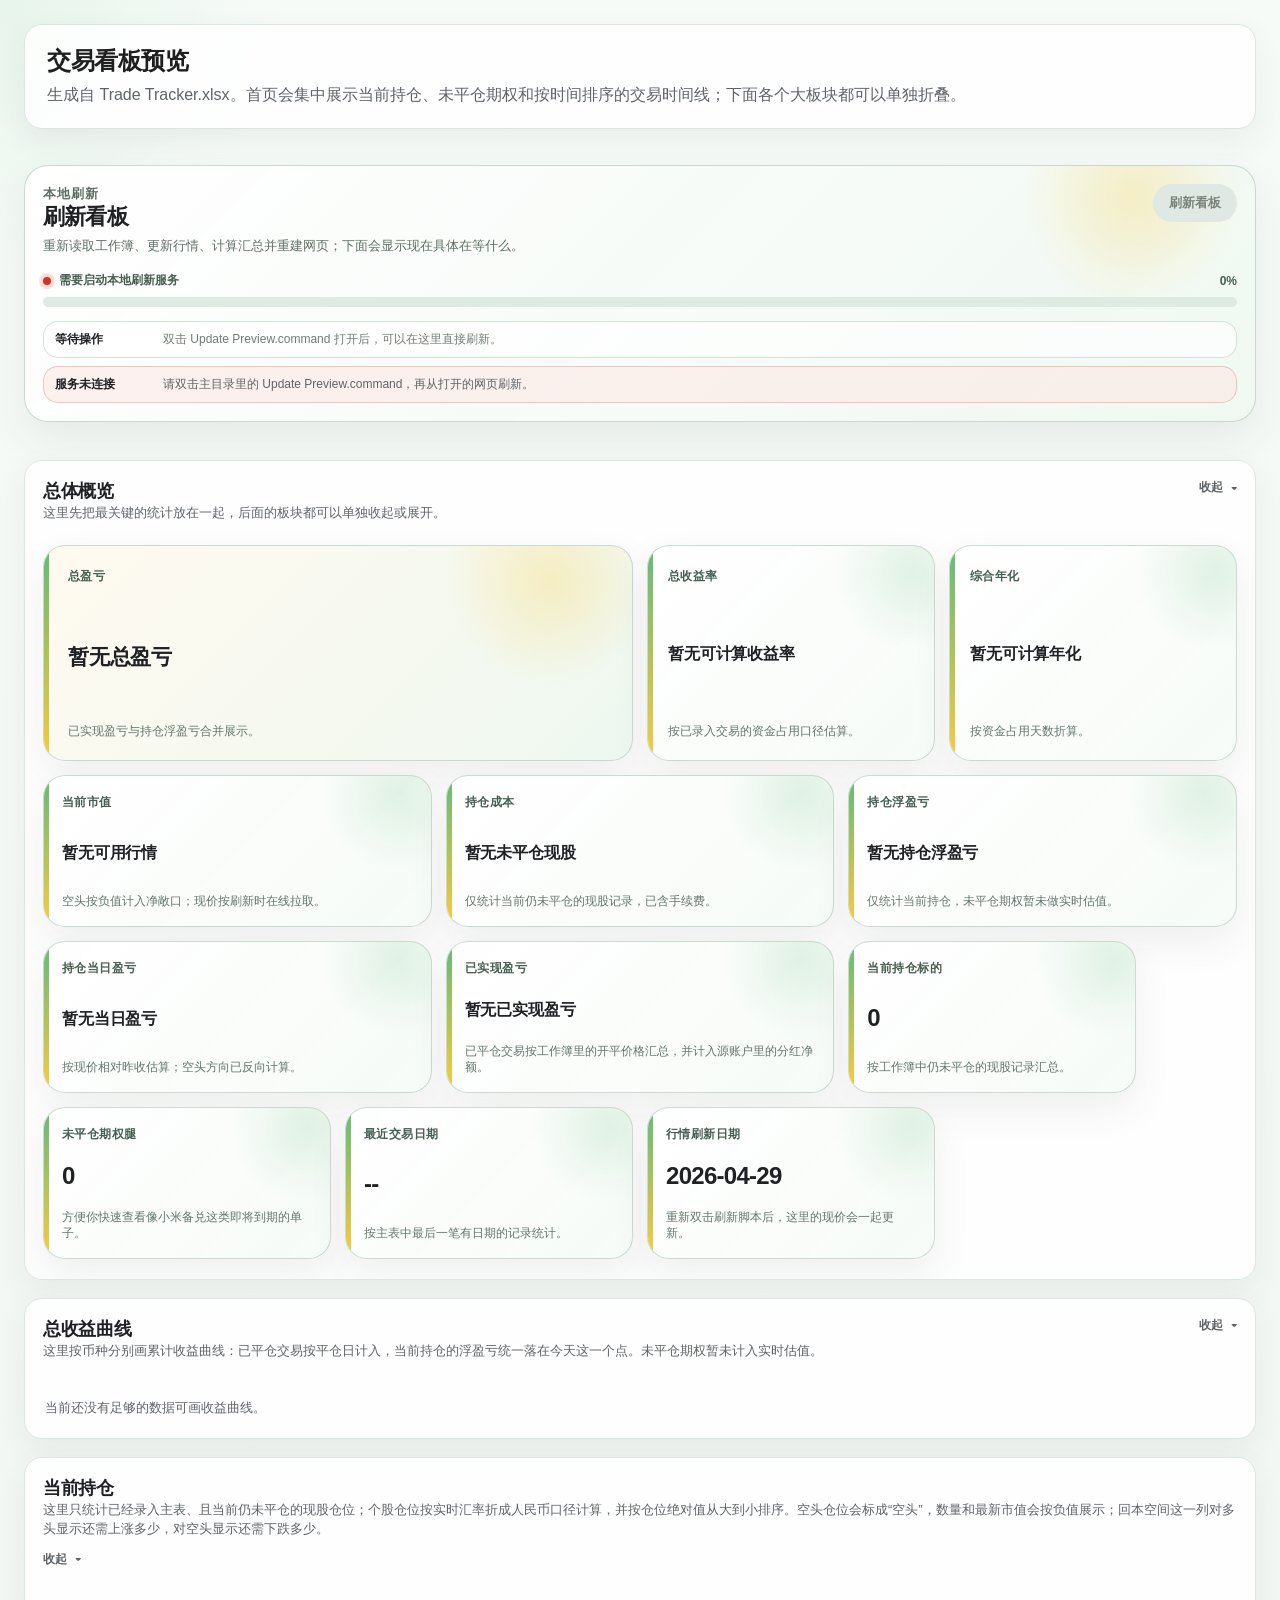
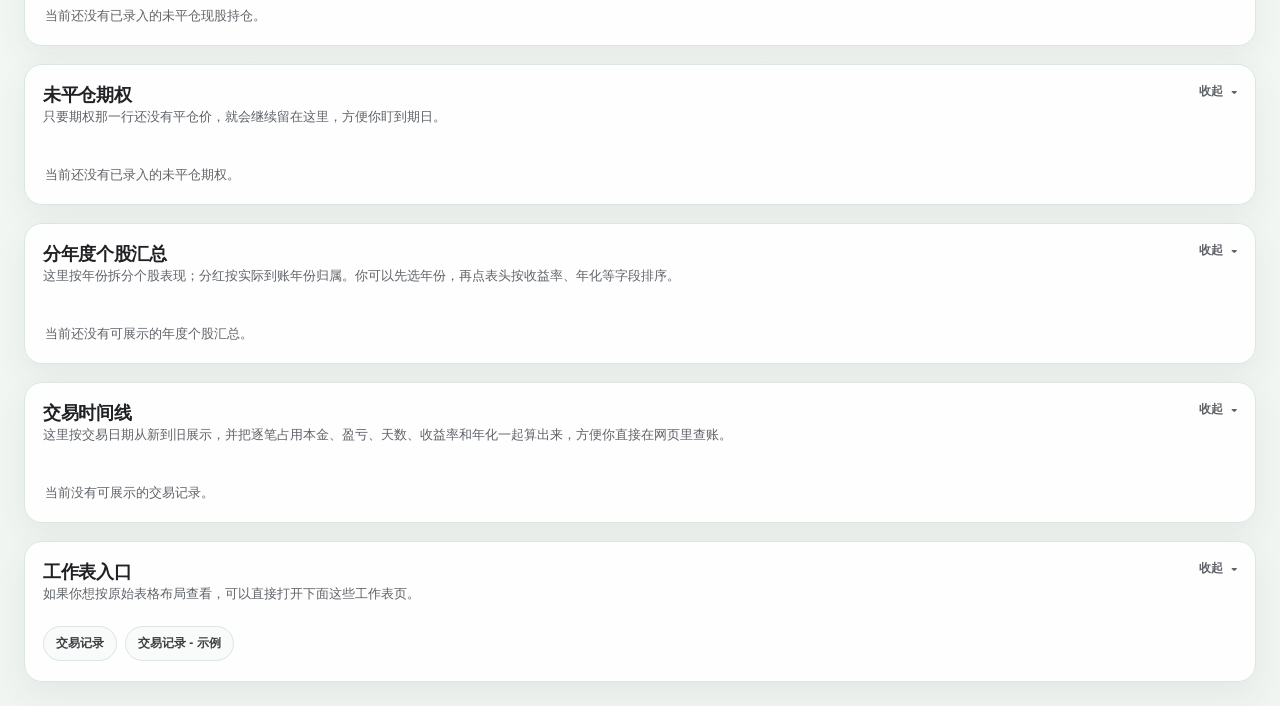
==== Trade Tracker.html @ dc56eae4 "Initial public trade tracker template" ====
<!doctype html>
<html lang="zh-CN">
<head>
<meta charset="utf-8">
<meta name="viewport" content="width=device-width, initial-scale=1">
<title>交易看板</title>
<meta http-equiv="refresh" content="0; url=.trade-tracker/preview/index.html">
<style>
body {
  margin: 0;
  min-height: 100vh;
  display: grid;
  place-items: center;
  background:
    radial-gradient(circle at top left, rgba(230, 244, 234, 0.92), transparent 280px),
    linear-gradient(180deg, #f7fbf8 0%, #f1f5f2 100%);
  color: #1f1f1f;
  font-family: "Google Sans", Arial, sans-serif;
}
.card {
  max-width: 560px;
  margin: 24px;
  padding: 24px 26px;
  border-radius: 22px;
  background: rgba(255, 255, 255, 0.9);
  border: 1px solid #dbe6de;
  box-shadow: 0 16px 40px rgba(60, 64, 67, 0.09);
}
h1 {
  margin: 0 0 8px;
  font-size: 24px;
  line-height: 1.15;
  letter-spacing: -0.03em;
}
p {
  margin: 0;
  color: #5f6368;
  line-height: 1.55;
}
a {
  color: #137333;
  font-weight: 600;
}
</style>
<script>
window.location.replace('.trade-tracker/preview/index.html');
</script>
</head>
<body>
<div class="card">
  <h1>交易看板</h1>
  <p>正在打开由 Trade Tracker.xlsx 生成的最新看板。如果没有自动跳转，请点 <a href=".trade-tracker/preview/index.html">这里</a>。</p>
</div>
</body>
</html>
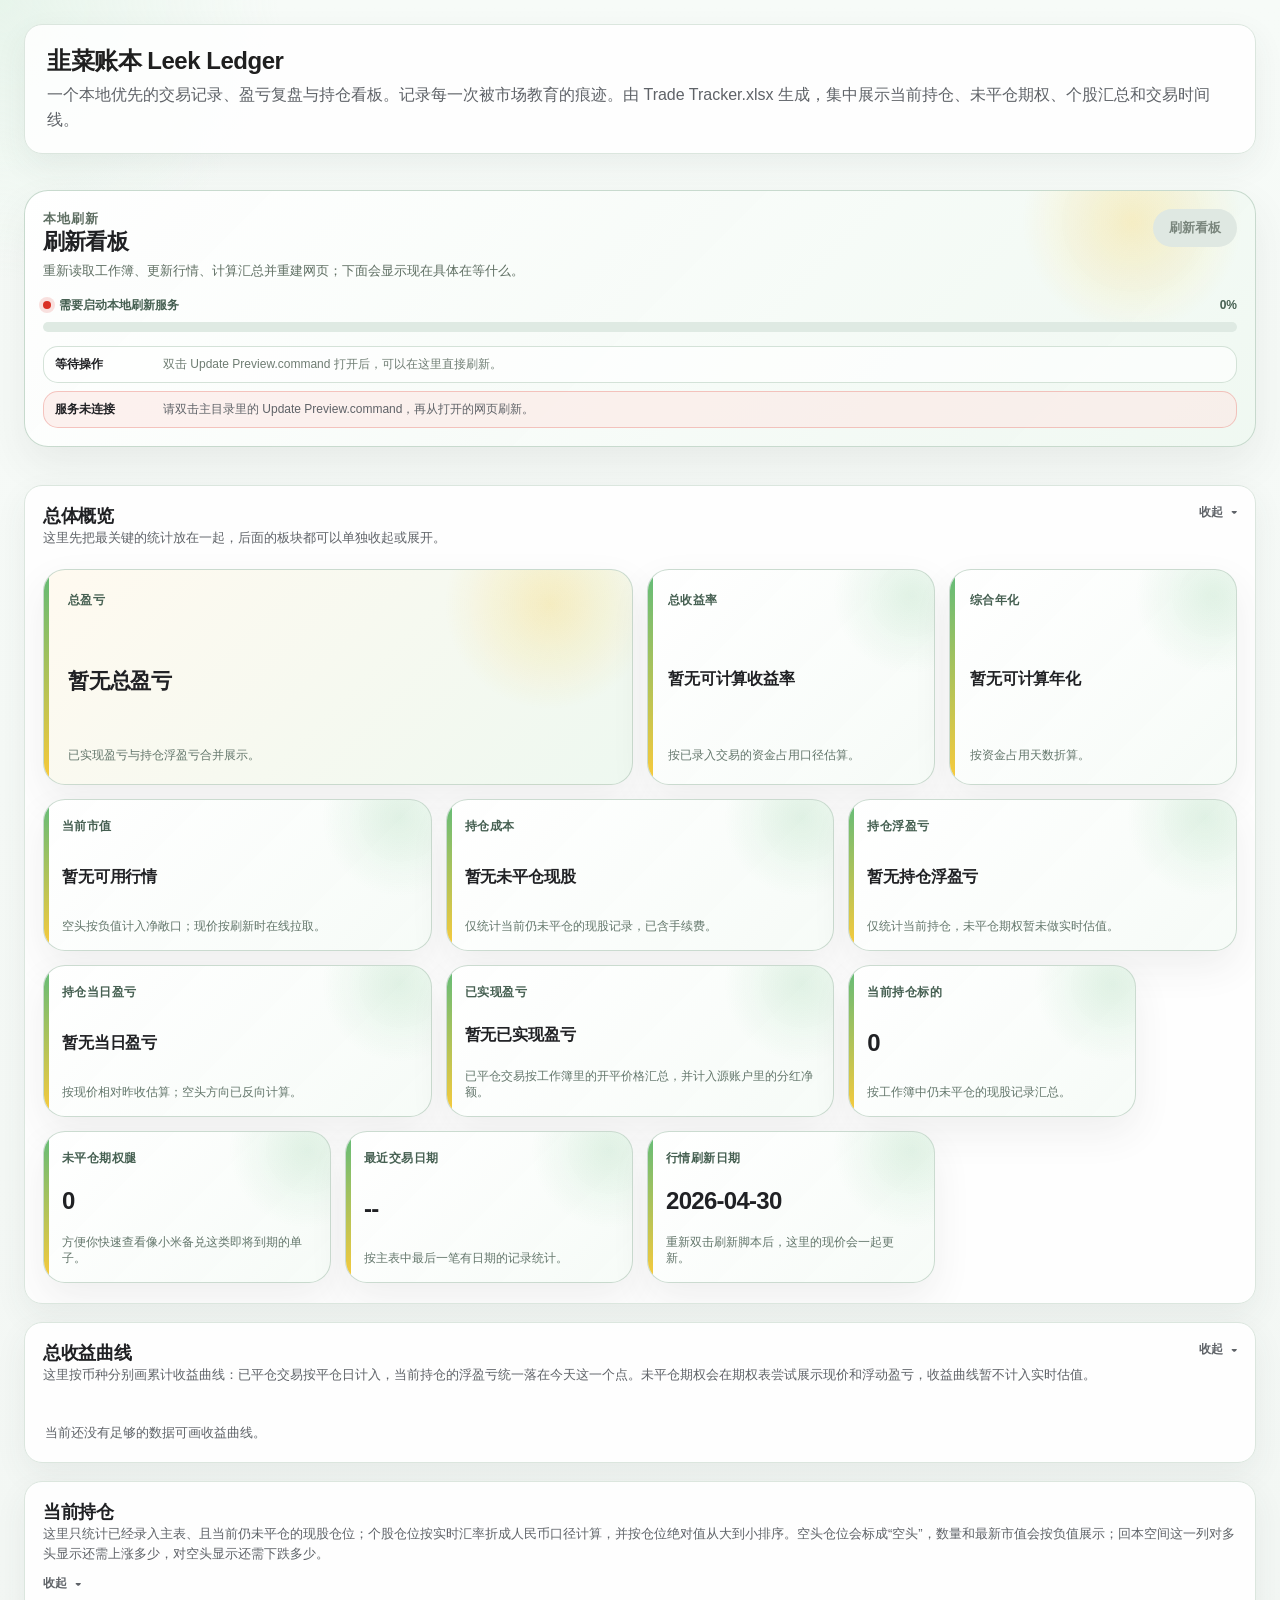
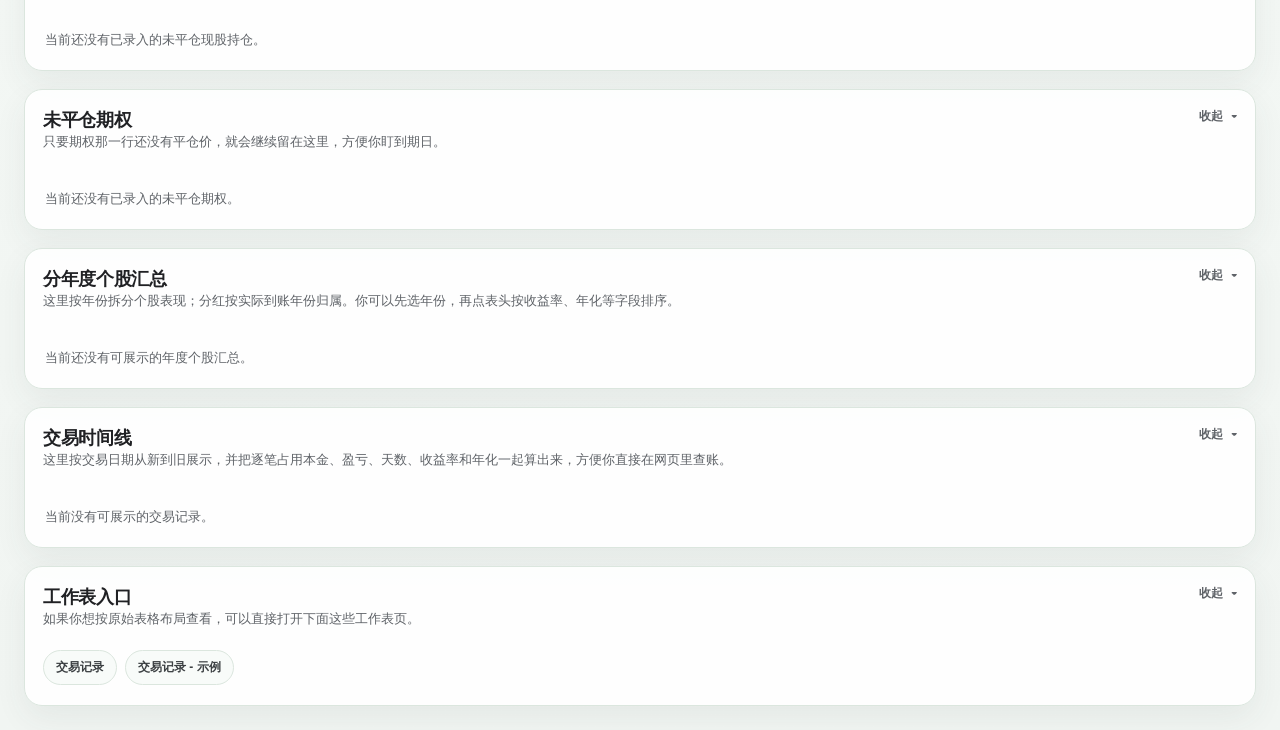
==== commit 61ae69dc: "Rename project to Leek Ledger" ====
--- a/Trade Tracker.html
+++ b/Trade Tracker.html
@@ -3,7 +3,7 @@
 <head>
 <meta charset="utf-8">
 <meta name="viewport" content="width=device-width, initial-scale=1">
-<title>交易看板</title>
+<title>韭菜账本 Leek Ledger</title>
 <meta http-equiv="refresh" content="0; url=.trade-tracker/preview/index.html">
 <style>
 body {
@@ -48,8 +48,8 @@
 </head>
 <body>
 <div class="card">
-  <h1>交易看板</h1>
-  <p>正在打开由 Trade Tracker.xlsx 生成的最新看板。如果没有自动跳转，请点 <a href=".trade-tracker/preview/index.html">这里</a>。</p>
+  <h1>韭菜账本 Leek Ledger</h1>
+  <p>正在打开本地优先的交易记录、盈亏复盘与持仓看板。如果没有自动跳转，请点 <a href=".trade-tracker/preview/index.html">这里</a>。</p>
 </div>
 </body>
 </html>
